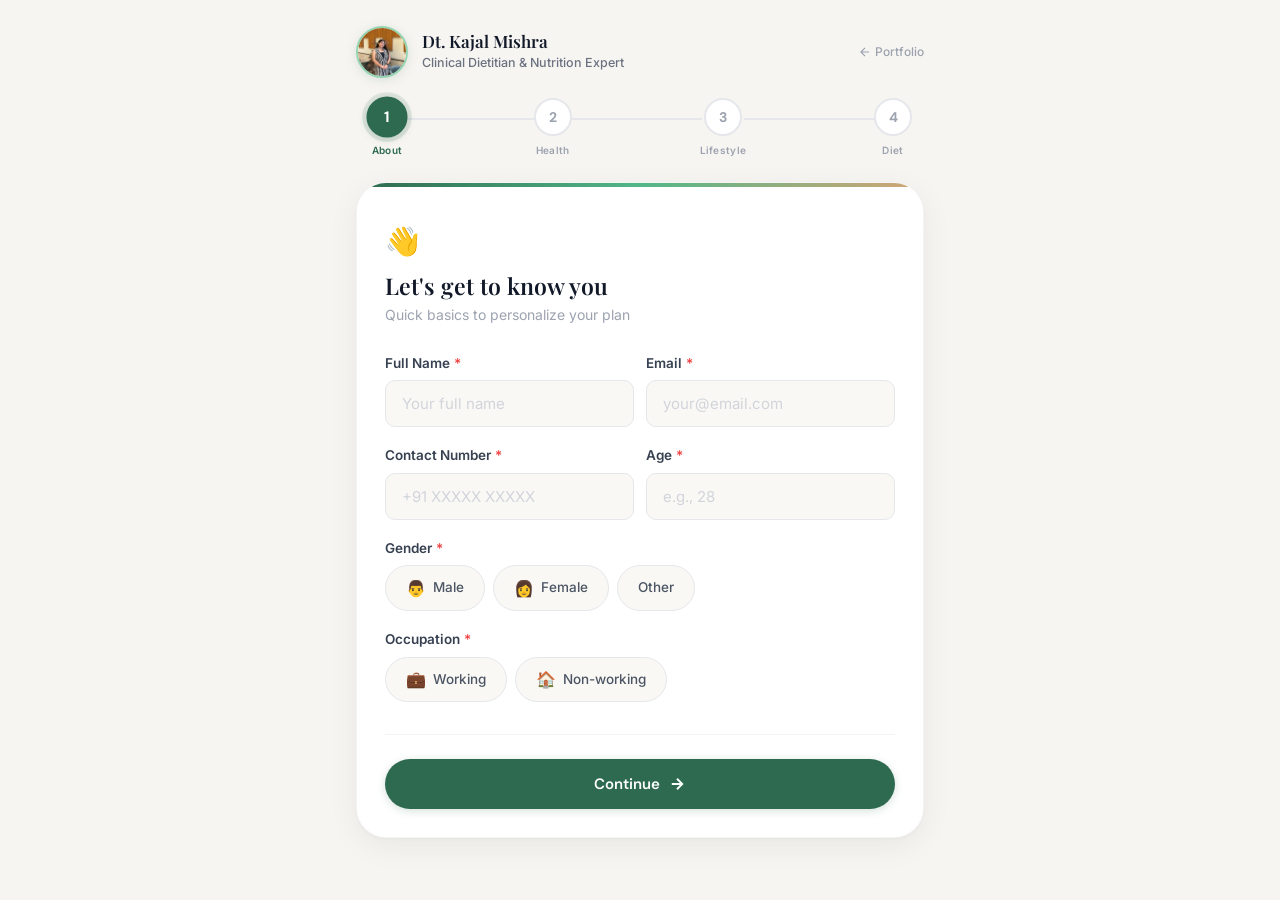
==== assessment.html @ be8f1e2b "Redesign assessment form — premium UX with step indicator, warm design - Complete redesign: warm cre" ====
<!DOCTYPE html>
<html lang="en">
<head>
    <meta charset="UTF-8">
    <meta name="viewport" content="width=device-width, initial-scale=1.0">
    <title>Nutrition Assessment | Dt. Kajal Mishra</title>
    <meta name="description" content="Personalized Nutrition Assessment by Dt. Kajal Mishra. Get your customized, result-oriented diet plan.">
    <meta property="og:title" content="Nutrition Assessment | Dt. Kajal Mishra">
    <meta property="og:description" content="Fill this quick assessment to get your personalized diet plan from Dt. Kajal Mishra.">
    <meta property="og:image" content="kajal-profile.jpg">
    <link rel="preconnect" href="https://fonts.googleapis.com">
    <link rel="preconnect" href="https://fonts.gstatic.com" crossorigin>
    <link href="https://fonts.googleapis.com/css2?family=Playfair+Display:wght@500;600;700&family=Inter:wght@300;400;500;600;700&family=DM+Sans:wght@400;500;600;700&display=swap" rel="stylesheet">
    <link rel="icon" type="image/svg+xml" href="data:image/svg+xml,<svg xmlns='http://www.w3.org/2000/svg' viewBox='0 0 100 100'><text y='.9em' font-size='90'>🥗</text></svg>">
    <style>
:root {
    --primary: #2D6A4F;
    --primary-light: #52B788;
    --primary-lighter: #95D5B2;
    --primary-lightest: #D8F3DC;
    --primary-dark: #1B4332;
    --accent: #D4A574;
    --accent-light: #F0DCC8;
    --white: #FFFFFF;
    --bg: #F7F5F2;
    --bg-warm: #FAF8F5;
    --gray-100: #F3F4F6;
    --gray-200: #E5E7EB;
    --gray-300: #D1D5DB;
    --gray-400: #9CA3AF;
    --gray-500: #6B7280;
    --gray-600: #4B5563;
    --gray-700: #374151;
    --gray-800: #1F2937;
    --gray-900: #111827;
    --danger: #EF4444;
    --font-h: 'Playfair Display', Georgia, serif;
    --font-b: 'Inter', -apple-system, sans-serif;
    --font-a: 'DM Sans', sans-serif;
    --r-sm: 10px;
    --r-md: 14px;
    --r-lg: 22px;
    --r-xl: 30px;
    --ease: cubic-bezier(0.4, 0, 0.2, 1);
    --ease-out: cubic-bezier(0, 0, 0.2, 1);
    --spring: cubic-bezier(0.34, 1.56, 0.64, 1);
}

*, *::before, *::after { margin: 0; padding: 0; box-sizing: border-box; }
html { scroll-behavior: smooth; }
body {
    font-family: var(--font-b); color: var(--gray-800);
    background: var(--bg);
    min-height: 100vh; min-height: 100dvh;
    line-height: 1.6; -webkit-font-smoothing: antialiased;
}
input, select, textarea, button { font-family: inherit; }

/* ========== LAYOUT ========== */
.page-wrapper {
    max-width: 600px; margin: 0 auto;
    padding: 20px 16px 48px;
}

/* ========== DIETITIAN HEADER ========== */
.dt-header {
    display: flex; align-items: center; gap: 14px;
    padding: 6px 0 20px;
}
.dt-avatar {
    width: 52px; height: 52px; border-radius: 50%; overflow: hidden;
    border: 2.5px solid var(--primary-lighter);
    flex-shrink: 0;
    box-shadow: 0 2px 12px rgba(45,106,79,0.15);
}
.dt-avatar img { width: 100%; height: 100%; object-fit: cover; }
.dt-info h1 {
    font-family: var(--font-h); font-size: 17px; font-weight: 600;
    color: var(--gray-900); line-height: 1.2;
}
.dt-info p {
    font-size: 12.5px; color: var(--gray-500); font-weight: 500;
    margin-top: 1px;
}
.dt-header-back {
    margin-left: auto; font-size: 12px; color: var(--gray-400);
    font-weight: 500; display: flex; align-items: center; gap: 3px;
    text-decoration: none; transition: color 0.2s;
}
.dt-header-back:hover { color: var(--primary); }

/* ========== STEP INDICATOR ========== */
.step-indicator {
    display: flex; align-items: center; justify-content: center;
    gap: 0; margin-bottom: 24px; padding: 0 12px;
}
.step-dot-wrap {
    display: flex; flex-direction: column; align-items: center;
    position: relative; z-index: 1;
}
.step-dot {
    width: 38px; height: 38px; border-radius: 50%;
    display: flex; align-items: center; justify-content: center;
    font-family: var(--font-a); font-size: 14px; font-weight: 700;
    border: 2.5px solid var(--gray-200); color: var(--gray-400);
    background: var(--white);
    transition: all 0.4s var(--ease);
    position: relative;
}
.step-dot.active {
    border-color: var(--primary); color: var(--white);
    background: var(--primary);
    box-shadow: 0 0 0 4px rgba(45,106,79,0.12), 0 2px 8px rgba(45,106,79,0.2);
    transform: scale(1.08);
}
.step-dot.done {
    border-color: var(--primary-light); background: var(--primary-light);
    color: var(--white);
}
.step-dot .check-icon { display: none; }
.step-dot.done .check-icon { display: block; }
.step-dot.done .dot-num { display: none; }
.step-dot-label {
    font-size: 10px; font-weight: 600; color: var(--gray-400);
    margin-top: 6px; text-align: center; white-space: nowrap;
    letter-spacing: 0.3px; transition: color 0.3s;
}
.step-dot-wrap.is-active .step-dot-label,
.step-dot-wrap.is-done .step-dot-label { color: var(--primary); }
.step-line {
    flex: 1; height: 2.5px; background: var(--gray-200);
    margin: 0 -2px; margin-bottom: 18px;
    transition: background 0.5s var(--ease);
    min-width: 28px;
}
.step-line.done { background: var(--primary-light); }

/* ========== FORM CARD ========== */
.form-card {
    background: var(--white);
    border-radius: var(--r-xl); padding: 0;
    box-shadow: 0 1px 3px rgba(0,0,0,0.04), 0 8px 32px rgba(0,0,0,0.06);
    border: 1px solid rgba(0,0,0,0.04);
    overflow: hidden;
}

/* Card top accent bar */
.card-accent {
    height: 4px;
    background: linear-gradient(90deg, var(--primary), var(--primary-light), var(--accent));
}

.card-body { padding: 32px 28px 28px; }

/* ========== STEP CONTENT ========== */
.step { display: none; }
.step.active { display: block; animation: fadeSlideUp 0.35s var(--ease-out); }
@keyframes fadeSlideUp {
    from { opacity: 0; transform: translateY(12px); }
    to { opacity: 1; transform: translateY(0); }
}

.step-header { margin-bottom: 28px; }
.step-icon { font-size: 28px; margin-bottom: 8px; display: block; }
.step-title {
    font-family: var(--font-h); font-size: 23px; font-weight: 600;
    color: var(--gray-900); line-height: 1.2; margin-bottom: 5px;
}
.step-sub {
    font-size: 14px; color: var(--gray-400); font-weight: 400;
}

/* ========== FIELD GROUPS ========== */
.fg { margin-bottom: 20px; }
.fg:last-of-type { margin-bottom: 0; }
.fg-label {
    display: block; font-size: 13.5px; font-weight: 600;
    color: var(--gray-700); margin-bottom: 8px; line-height: 1.3;
}
.fg-label .req { color: var(--danger); margin-left: 1px; }
.fg-hint {
    font-size: 11.5px; color: var(--gray-400); margin-top: 4px; font-weight: 400;
}

/* Row layout */
.row { display: grid; grid-template-columns: 1fr 1fr; gap: 12px; }

/* ========== TEXT INPUTS ========== */
.fi {
    width: 100%; padding: 13px 16px;
    border: 1.5px solid var(--gray-200); border-radius: var(--r-sm);
    font-size: 15px; color: var(--gray-800); background: var(--bg-warm);
    transition: all 0.25s var(--ease); outline: none;
    -webkit-appearance: none;
}
.fi:focus {
    border-color: var(--primary); background: var(--white);
    box-shadow: 0 0 0 3px rgba(45,106,79,0.08);
}
.fi::placeholder { color: var(--gray-300); font-weight: 400; }
textarea.fi { resize: vertical; min-height: 60px; line-height: 1.6; }

/* ========== PILLS (single select) ========== */
.pills { display: flex; flex-wrap: wrap; gap: 8px; }
.pill {
    display: inline-flex; align-items: center; gap: 7px;
    padding: 11px 20px; border-radius: 50px;
    border: 1.5px solid var(--gray-200); background: var(--bg-warm);
    font-size: 13.5px; font-weight: 500; color: var(--gray-600);
    cursor: pointer; transition: all 0.2s var(--ease);
    user-select: none; -webkit-user-select: none;
    -webkit-tap-highlight-color: transparent;
}
.pill:active { transform: scale(0.97); }
.pill.sel {
    border-color: var(--primary); background: var(--primary);
    color: var(--white); font-weight: 600;
    box-shadow: 0 2px 8px rgba(45,106,79,0.2);
}
.pill .pill-emoji { font-size: 16px; line-height: 1; }
.pill input { display: none; }

/* ========== CHIPS (multi select) ========== */
.chips { display: flex; flex-wrap: wrap; gap: 8px; }
.chip {
    display: inline-flex; align-items: center; gap: 6px;
    padding: 10px 16px; border-radius: var(--r-sm);
    border: 1.5px solid var(--gray-200); background: var(--bg-warm);
    font-size: 13px; font-weight: 500; color: var(--gray-600);
    cursor: pointer; transition: all 0.2s var(--ease);
    user-select: none; -webkit-user-select: none;
    -webkit-tap-highlight-color: transparent;
}
.chip:active { transform: scale(0.97); }
.chip .chip-em { font-size: 15px; line-height: 1; }
.chip.sel {
    border-color: var(--primary); background: var(--primary-lightest);
    color: var(--primary-dark); font-weight: 600;
}
.chip.sel::after {
    content: ''; display: inline-block; width: 14px; height: 14px;
    background: var(--primary); border-radius: 50%; margin-left: 2px;
    background-image: url("data:image/svg+xml,%3Csvg viewBox='0 0 12 12' fill='none' xmlns='http://www.w3.org/2000/svg'%3E%3Cpath d='M3 6l2 2 4-4' stroke='white' stroke-width='1.8' stroke-linecap='round' stroke-linejoin='round'/%3E%3C/svg%3E");
    background-size: 12px; background-repeat: no-repeat; background-position: center;
}
.chip input { display: none; }

/* ========== EMOJI SCALE ========== */
.escale { display: flex; gap: 6px; }
.escale-btn {
    flex: 1; display: flex; flex-direction: column; align-items: center; gap: 5px;
    padding: 12px 4px 10px; border-radius: var(--r-md);
    border: 2px solid transparent; background: var(--bg-warm);
    cursor: pointer; transition: all 0.2s var(--spring);
    -webkit-tap-highlight-color: transparent;
}
.escale-btn:active { transform: scale(0.95); }
.escale-btn .em { font-size: 30px; transition: transform 0.3s var(--spring); }
.escale-btn .em-label {
    font-size: 10px; font-weight: 600; color: var(--gray-400);
    text-align: center; line-height: 1.2; letter-spacing: 0.2px;
}
.escale-btn.sel {
    border-color: var(--primary); background: var(--primary-lightest);
    transform: scale(1.06);
    box-shadow: 0 2px 10px rgba(45,106,79,0.12);
}
.escale-btn.sel .em { transform: scale(1.1); }
.escale-btn.sel .em-label { color: var(--primary-dark); }
.escale-btn input { display: none; }

/* ========== SECTION DIVIDER ========== */
.sdiv {
    display: flex; align-items: center; gap: 10px;
    margin: 28px 0 20px;
}
.sdiv-icon { font-size: 18px; }
.sdiv-text {
    font-family: var(--font-a); font-size: 11.5px; font-weight: 700;
    text-transform: uppercase; letter-spacing: 1.8px; color: var(--primary);
}
.sdiv::after {
    content: ''; flex: 1; height: 1px;
    background: linear-gradient(to right, var(--primary-lightest), transparent);
}

/* ========== CONDITIONAL SECTION ========== */
.cond {
    max-height: 0; overflow: hidden; opacity: 0;
    transition: max-height 0.5s var(--ease), opacity 0.4s var(--ease);
}
.cond.vis { max-height: 900px; opacity: 1; }

/* ========== FILE UPLOAD ========== */
.file-zone {
    border: 2px dashed var(--gray-200); border-radius: var(--r-md);
    padding: 20px; text-align: center; cursor: pointer;
    transition: all 0.25s var(--ease); position: relative;
    background: var(--bg-warm);
}
.file-zone:hover { border-color: var(--primary-lighter); }
.file-zone.has { border-color: var(--primary); background: var(--primary-lightest); border-style: solid; }
.file-zone input[type="file"] { position: absolute; inset: 0; opacity: 0; cursor: pointer; }
.file-zone-icon { font-size: 28px; margin-bottom: 6px; }
.file-zone-text { font-size: 13px; color: var(--gray-500); }
.file-zone-text strong { color: var(--primary); }
.file-zone-hint { font-size: 11px; color: var(--gray-400); margin-top: 3px; }
.file-zone .fname { font-size: 13px; color: var(--primary-dark); font-weight: 600; margin-top: 6px; }

/* ========== NAV BUTTONS ========== */
.step-nav {
    display: flex; gap: 10px; margin-top: 32px;
    padding-top: 24px; border-top: 1px solid var(--gray-100);
}
.btn-b {
    display: flex; align-items: center; gap: 5px;
    padding: 13px 20px; border-radius: 50px;
    font-family: var(--font-a); font-size: 13.5px; font-weight: 600;
    color: var(--gray-500); background: var(--gray-100);
    border: none; cursor: pointer; transition: all 0.2s var(--ease);
}
.btn-b:hover { background: var(--gray-200); color: var(--gray-700); }
.btn-n {
    flex: 1; display: flex; align-items: center; justify-content: center; gap: 8px;
    padding: 15px 28px; border-radius: 50px;
    font-family: var(--font-a); font-size: 15px; font-weight: 600;
    color: var(--white); border: none; cursor: pointer;
    background: var(--primary);
    transition: all 0.25s var(--ease);
    box-shadow: 0 2px 8px rgba(45,106,79,0.2);
}
.btn-n:hover { background: var(--primary-dark); transform: translateY(-1px); box-shadow: 0 4px 16px rgba(45,106,79,0.3); }
.btn-n:active { transform: scale(0.98); }
.btn-n svg { transition: transform 0.2s; }
.btn-n:hover svg { transform: translateX(2px); }
.btn-submit { background: linear-gradient(135deg, var(--primary), var(--primary-light)); }
.btn-n.loading { opacity: 0.6; pointer-events: none; }
.spinner {
    display: inline-block; width: 18px; height: 18px;
    border: 2.5px solid rgba(255,255,255,0.3);
    border-top-color: var(--white); border-radius: 50%;
    animation: spin 0.6s linear infinite;
}
@keyframes spin { to { transform: rotate(360deg); } }

/* ========== VALIDATION ========== */
.fg.err .fi, .fg.err textarea.fi { border-color: var(--danger); box-shadow: 0 0 0 3px rgba(239,68,68,0.08); }
.fg.err .fg-label { color: var(--danger); }
.fg .err-msg { font-size: 11.5px; color: var(--danger); margin-top: 4px; display: none; }
.fg.err .err-msg { display: block; }
.fg.err .pills, .fg.err .chips, .fg.err .escale {
    outline: 2px solid rgba(239,68,68,0.2); outline-offset: 4px; border-radius: 8px;
}

/* ========== SUCCESS ========== */
.success {
    display: none; text-align: center;
    animation: fadeSlideUp 0.5s var(--ease-out);
}
.success.active { display: block; }
.success-inner {
    background: var(--white); border-radius: var(--r-xl);
    padding: 48px 32px;
    box-shadow: 0 1px 3px rgba(0,0,0,0.04), 0 8px 32px rgba(0,0,0,0.06);
    border: 1px solid rgba(0,0,0,0.04);
}
.success-check {
    width: 72px; height: 72px; border-radius: 50%;
    background: linear-gradient(135deg, var(--primary-lightest), #E8F5E9);
    display: flex; align-items: center; justify-content: center;
    margin: 0 auto 20px; font-size: 36px;
    animation: popIn 0.5s 0.15s var(--spring) both;
}
@keyframes popIn { from { transform: scale(0); } to { transform: scale(1); } }
.success h2 {
    font-family: var(--font-h); font-size: 26px; color: var(--gray-900);
    margin-bottom: 10px; line-height: 1.3;
}
.success .sname { color: var(--primary); }
.success p { font-size: 14.5px; color: var(--gray-500); line-height: 1.7; margin-bottom: 6px; }
.success-wa {
    display: inline-flex; align-items: center; gap: 8px;
    margin-top: 20px; padding: 13px 28px; border-radius: 50px;
    background: #25D366; color: var(--white); text-decoration: none;
    font-family: var(--font-a); font-size: 14px; font-weight: 600;
    transition: all 0.25s var(--ease);
    box-shadow: 0 2px 8px rgba(37,211,102,0.3);
}
.success-wa:hover { background: #1DA851; transform: translateY(-1px); }
.success-link {
    display: inline-flex; align-items: center; gap: 4px;
    margin-top: 14px; font-size: 13px; color: var(--gray-400);
    text-decoration: none; font-weight: 500; transition: color 0.2s;
}
.success-link:hover { color: var(--primary); }

/* ========== RESPONSIVE ========== */
@media (max-width: 480px) {
    .page-wrapper { padding: 14px 12px 40px; }
    .card-body { padding: 26px 20px 24px; }
    .step-title { font-size: 20px; }
    .row { grid-template-columns: 1fr; }
    .escale-btn .em { font-size: 26px; }
    .escale-btn { padding: 10px 2px 8px; }
    .step-dot { width: 34px; height: 34px; font-size: 13px; }
    .step-dot-label { font-size: 9px; }
    .pill { padding: 10px 16px; font-size: 13px; }
    .chip { padding: 9px 13px; font-size: 12px; }
    .success-inner { padding: 36px 22px; }
    .success h2 { font-size: 22px; }
    .dt-avatar { width: 44px; height: 44px; }
    .dt-info h1 { font-size: 15px; }
}
@media (max-width: 360px) {
    .escale { gap: 4px; }
    .escale-btn .em-label { display: none; }
    .step-line { min-width: 20px; }
    .pill { padding: 9px 13px; font-size: 12px; }
}
@media (prefers-reduced-motion: reduce) {
    *, *::before, *::after { animation-duration: 0.01ms !important; transition-duration: 0.01ms !important; }
}
    </style>
</head>
<body>

<div class="page-wrapper">

    <!-- Dietitian Header -->
    <div class="dt-header">
        <div class="dt-avatar">
            <img src="kajal-profile.jpg" alt="Dt. Kajal Mishra">
        </div>
        <div class="dt-info">
            <h1>Dt. Kajal Mishra</h1>
            <p>Clinical Dietitian &amp; Nutrition Expert</p>
        </div>
        <a href="index.html" class="dt-header-back">
            <svg width="14" height="14" viewBox="0 0 24 24" fill="none" stroke="currentColor" stroke-width="2"><path d="M19 12H5M12 5l-7 7 7 7"/></svg>
            Portfolio
        </a>
    </div>

    <!-- Step Indicator -->
    <div class="step-indicator" id="stepIndicator">
        <div class="step-dot-wrap is-active" data-si="1">
            <div class="step-dot active">
                <span class="dot-num">1</span>
                <svg class="check-icon" width="16" height="16" viewBox="0 0 24 24" fill="none" stroke="currentColor" stroke-width="3" stroke-linecap="round" stroke-linejoin="round"><path d="M5 13l4 4L19 7"/></svg>
            </div>
            <span class="step-dot-label">About</span>
        </div>
        <div class="step-line" data-sl="1"></div>
        <div class="step-dot-wrap" data-si="2">
            <div class="step-dot">
                <span class="dot-num">2</span>
                <svg class="check-icon" width="16" height="16" viewBox="0 0 24 24" fill="none" stroke="currentColor" stroke-width="3" stroke-linecap="round" stroke-linejoin="round"><path d="M5 13l4 4L19 7"/></svg>
            </div>
            <span class="step-dot-label">Health</span>
        </div>
        <div class="step-line" data-sl="2"></div>
        <div class="step-dot-wrap" data-si="3">
            <div class="step-dot">
                <span class="dot-num">3</span>
                <svg class="check-icon" width="16" height="16" viewBox="0 0 24 24" fill="none" stroke="currentColor" stroke-width="3" stroke-linecap="round" stroke-linejoin="round"><path d="M5 13l4 4L19 7"/></svg>
            </div>
            <span class="step-dot-label">Lifestyle</span>
        </div>
        <div class="step-line" data-sl="3"></div>
        <div class="step-dot-wrap" data-si="4">
            <div class="step-dot">
                <span class="dot-num">4</span>
                <svg class="check-icon" width="16" height="16" viewBox="0 0 24 24" fill="none" stroke="currentColor" stroke-width="3" stroke-linecap="round" stroke-linejoin="round"><path d="M5 13l4 4L19 7"/></svg>
            </div>
            <span class="step-dot-label">Diet</span>
        </div>
    </div>

    <!-- Form Card -->
    <div class="form-card">
        <div class="card-accent"></div>
        <div class="card-body">

        <form id="aForm" action="https://formsubmit.co/ajax/kajalmi61@gmail.com" method="POST" enctype="multipart/form-data">
            <input type="hidden" name="_subject" value="New Nutrition Assessment Submission">
            <input type="hidden" name="_template" value="table">
            <input type="hidden" name="_captcha" value="false">
            <input type="text" name="_honey" style="display:none">

            <!-- ========== STEP 1 ========== -->
            <div class="step active" id="s1">
                <div class="step-header">
                    <span class="step-icon">&#x1F44B;</span>
                    <h2 class="step-title">Let's get to know you</h2>
                    <p class="step-sub">Quick basics to personalize your plan</p>
                </div>

                <div class="row">
                    <div class="fg" data-req="text">
                        <label class="fg-label">Full Name <span class="req">*</span></label>
                        <input type="text" name="Full Name" class="fi" placeholder="Your full name" autocomplete="name">
                        <div class="err-msg">Please enter your name</div>
                    </div>
                    <div class="fg" data-req="email">
                        <label class="fg-label">Email <span class="req">*</span></label>
                        <input type="email" name="Email" class="fi" placeholder="your@email.com" autocomplete="email">
                        <div class="err-msg">Please enter a valid email</div>
                    </div>
                </div>

                <div class="row">
                    <div class="fg" data-req="text">
                        <label class="fg-label">Contact Number <span class="req">*</span></label>
                        <input type="tel" name="Contact Number" class="fi" placeholder="+91 XXXXX XXXXX" autocomplete="tel">
                        <div class="err-msg">Please enter your number</div>
                    </div>
                    <div class="fg" data-req="text">
                        <label class="fg-label">Age <span class="req">*</span></label>
                        <input type="number" name="Age" class="fi" placeholder="e.g., 28" min="10" max="100" inputmode="numeric">
                        <div class="err-msg">Please enter your age</div>
                    </div>
                </div>

                <div class="fg" data-req="pills">
                    <label class="fg-label">Gender <span class="req">*</span></label>
                    <div class="pills" data-name="Gender" data-mode="single">
                        <label class="pill"><input type="radio" name="Gender" value="Male"><span class="pill-emoji">&#x1F468;</span> Male</label>
                        <label class="pill"><input type="radio" name="Gender" value="Female"><span class="pill-emoji">&#x1F469;</span> Female</label>
                        <label class="pill"><input type="radio" name="Gender" value="Other"> Other</label>
                    </div>
                    <div class="err-msg">Please select your gender</div>
                </div>

                <div class="fg" data-req="pills">
                    <label class="fg-label">Occupation <span class="req">*</span></label>
                    <div class="pills" data-name="Occupation" data-mode="single">
                        <label class="pill"><input type="radio" name="Occupation" value="Working"><span class="pill-emoji">&#x1F4BC;</span> Working</label>
                        <label class="pill"><input type="radio" name="Occupation" value="Non-working"><span class="pill-emoji">&#x1F3E0;</span> Non-working</label>
                    </div>
                    <div class="err-msg">Please select one</div>
                </div>

                <div class="step-nav">
                    <button type="button" class="btn-n" onclick="go(2)">
                        <span>Continue</span>
                        <svg width="18" height="18" viewBox="0 0 24 24" fill="none" stroke="currentColor" stroke-width="2.5"><path d="M5 12h14M12 5l7 7-7 7"/></svg>
                    </button>
                </div>
            </div>

            <!-- ========== STEP 2 ========== -->
            <div class="step" id="s2">
                <div class="step-header">
                    <span class="step-icon">&#x1FA7A;</span>
                    <h2 class="step-title">Tell me about your health</h2>
                    <p class="step-sub">This helps me design the right approach for you</p>
                </div>

                <div class="fg" data-req="chips">
                    <label class="fg-label">What are your health goals? <span class="req">*</span></label>
                    <div class="chips" data-name="Health Goals">
                        <label class="chip"><input type="checkbox" name="Health Goals" value="Weight Loss"><span class="chip-em">&#x2696;&#xFE0F;</span> Weight Loss</label>
                        <label class="chip"><input type="checkbox" name="Health Goals" value="PCOD/PCOS"><span class="chip-em">&#x1F49C;</span> PCOD/PCOS</label>
                        <label class="chip"><input type="checkbox" name="Health Goals" value="Diabetes"><span class="chip-em">&#x1F489;</span> Diabetes</label>
                        <label class="chip"><input type="checkbox" name="Health Goals" value="Gut Health"><span class="chip-em">&#x1F33F;</span> Gut Health</label>
                        <label class="chip"><input type="checkbox" name="Health Goals" value="Thyroid"><span class="chip-em">&#x1F98B;</span> Thyroid</label>
                        <label class="chip"><input type="checkbox" name="Health Goals" value="Muscle Gain"><span class="chip-em">&#x1F4AA;</span> Muscle Gain</label>
                        <label class="chip"><input type="checkbox" name="Health Goals" value="General Fitness"><span class="chip-em">&#x1F3C3;</span> General Fitness</label>
                        <label class="chip"><input type="checkbox" name="Health Goals" value="Hormone Balance"><span class="chip-em">&#x2728;</span> Hormone Balance</label>
                    </div>
                    <div class="err-msg">Select at least one goal</div>
                </div>

                <div class="fg" data-req="chips">
                    <label class="fg-label">Diagnosed medical conditions? <span class="req">*</span></label>
                    <div class="chips" data-name="Medical Conditions" data-has-none="1">
                        <label class="chip"><input type="checkbox" name="Medical Conditions" value="Diabetes"> Diabetes</label>
                        <label class="chip"><input type="checkbox" name="Medical Conditions" value="Thyroid"> Thyroid</label>
                        <label class="chip"><input type="checkbox" name="Medical Conditions" value="PCOD/PCOS"> PCOD/PCOS</label>
                        <label class="chip"><input type="checkbox" name="Medical Conditions" value="Cholesterol"> Cholesterol</label>
                        <label class="chip"><input type="checkbox" name="Medical Conditions" value="BP Issues"> BP Issues</label>
                        <label class="chip" data-none="1"><input type="checkbox" name="Medical Conditions" value="None">&#x2705; None</label>
                    </div>
                    <div class="err-msg">Select at least one</div>
                </div>

                <div class="fg">
                    <label class="fg-label">Current medications</label>
                    <input type="text" name="Medications" class="fi" placeholder="e.g., Metformin, Thyronorm &mdash; or None">
                </div>

                <div class="sdiv"><span class="sdiv-icon">&#x1F33F;</span><span class="sdiv-text">Gut Health</span></div>

                <div class="fg" data-req="chips">
                    <label class="fg-label">Do you experience? <span class="req">*</span></label>
                    <div class="chips" data-name="Gut Symptoms" data-has-none="1">
                        <label class="chip"><input type="checkbox" name="Gut Symptoms" value="Bloating"> Bloating</label>
                        <label class="chip"><input type="checkbox" name="Gut Symptoms" value="Constipation"> Constipation</label>
                        <label class="chip"><input type="checkbox" name="Gut Symptoms" value="Acidity"> Acidity</label>
                        <label class="chip"><input type="checkbox" name="Gut Symptoms" value="Gas"> Gas</label>
                        <label class="chip" data-none="1"><input type="checkbox" name="Gut Symptoms" value="None">&#x2705; None</label>
                    </div>
                    <div class="err-msg">Select at least one</div>
                </div>

                <div class="fg" data-req="pills">
                    <label class="fg-label">Bowel movement frequency <span class="req">*</span></label>
                    <div class="pills" data-name="Bowel Frequency" data-mode="single">
                        <label class="pill"><input type="radio" name="Bowel Frequency" value="Daily"> Daily</label>
                        <label class="pill"><input type="radio" name="Bowel Frequency" value="Alternate Days"> Alternate Days</label>
                        <label class="pill"><input type="radio" name="Bowel Frequency" value="Irregular"> Irregular</label>
                    </div>
                    <div class="err-msg">Please select one</div>
                </div>

                <!-- Conditional: Hormonal (Female) -->
                <div class="cond" id="hormSec">
                    <div class="sdiv"><span class="sdiv-icon">&#x1F49C;</span><span class="sdiv-text">Hormonal Health</span></div>

                    <div class="fg" data-reqf="pills">
                        <label class="fg-label">Are your periods regular? <span class="req">*</span></label>
                        <div class="pills" data-name="Periods Regular" data-mode="single">
                            <label class="pill"><input type="radio" name="Periods Regular" value="Yes"> Yes</label>
                            <label class="pill"><input type="radio" name="Periods Regular" value="No"> No</label>
                        </div>
                        <div class="err-msg">Please select one</div>
                    </div>

                    <div class="row">
                        <div class="fg" data-reqf="text">
                            <label class="fg-label">Last Menstrual Period <span class="req">*</span></label>
                            <input type="date" name="Last Menstrual Period" class="fi">
                            <div class="err-msg">Please enter date</div>
                        </div>
                        <div class="fg" data-reqf="text">
                            <label class="fg-label">Cycle Length <span class="req">*</span></label>
                            <input type="text" name="Cycle Length" class="fi" placeholder="e.g., 28 days">
                            <div class="err-msg">Please enter length</div>
                        </div>
                    </div>

                    <div class="fg" data-reqf="chips">
                        <label class="fg-label">Symptoms you experience <span class="req">*</span></label>
                        <div class="chips" data-name="Hormonal Symptoms">
                            <label class="chip"><input type="checkbox" name="Hormonal Symptoms" value="Cramps"> Cramps</label>
                            <label class="chip"><input type="checkbox" name="Hormonal Symptoms" value="Mood Swings"> Mood Swings</label>
                            <label class="chip"><input type="checkbox" name="Hormonal Symptoms" value="Acne"> Acne</label>
                            <label class="chip"><input type="checkbox" name="Hormonal Symptoms" value="Clots"> Clots</label>
                            <label class="chip"><input type="checkbox" name="Hormonal Symptoms" value="Heavy Flow"> Heavy Flow</label>
                        </div>
                        <div class="err-msg">Select at least one</div>
                    </div>
                </div>

                <div class="step-nav">
                    <button type="button" class="btn-b" onclick="go(1)">
                        <svg width="15" height="15" viewBox="0 0 24 24" fill="none" stroke="currentColor" stroke-width="2.5"><path d="M19 12H5M12 5l-7 7 7 7"/></svg>
                        Back
                    </button>
                    <button type="button" class="btn-n" onclick="go(3)">
                        <span>Continue</span>
                        <svg width="18" height="18" viewBox="0 0 24 24" fill="none" stroke="currentColor" stroke-width="2.5"><path d="M5 12h14M12 5l7 7-7 7"/></svg>
                    </button>
                </div>
            </div>

            <!-- ========== STEP 3 ========== -->
            <div class="step" id="s3">
                <div class="step-header">
                    <span class="step-icon">&#x1F31F;</span>
                    <h2 class="step-title">Your daily lifestyle</h2>
                    <p class="step-sub">Understanding your routine helps optimize your plan</p>
                </div>

                <div class="fg" data-req="pills">
                    <label class="fg-label">Average sleep duration <span class="req">*</span></label>
                    <div class="pills" data-name="Sleep Duration" data-mode="single">
                        <label class="pill"><input type="radio" name="Sleep Duration" value="< 5 hours"> &lt; 5 hrs</label>
                        <label class="pill"><input type="radio" name="Sleep Duration" value="5-6 hours"> 5-6 hrs</label>
                        <label class="pill"><input type="radio" name="Sleep Duration" value="6-7 hours"> 6-7 hrs</label>
                        <label class="pill"><input type="radio" name="Sleep Duration" value="7-8 hours"> 7-8 hrs</label>
                    </div>
                    <div class="err-msg">Please select one</div>
                </div>

                <div class="fg" data-req="emoji">
                    <label class="fg-label">Sleep quality <span class="req">*</span></label>
                    <div class="escale" data-name="Sleep Quality">
                        <label class="escale-btn"><input type="radio" name="Sleep Quality" value="1 - Very Poor"><span class="em">&#x1F62B;</span><span class="em-label">Very Poor</span></label>
                        <label class="escale-btn"><input type="radio" name="Sleep Quality" value="2 - Poor"><span class="em">&#x1F615;</span><span class="em-label">Poor</span></label>
                        <label class="escale-btn"><input type="radio" name="Sleep Quality" value="3 - Okay"><span class="em">&#x1F610;</span><span class="em-label">Okay</span></label>
                        <label class="escale-btn"><input type="radio" name="Sleep Quality" value="4 - Good"><span class="em">&#x1F60A;</span><span class="em-label">Good</span></label>
                        <label class="escale-btn"><input type="radio" name="Sleep Quality" value="5 - Excellent"><span class="em">&#x1F634;</span><span class="em-label">Excellent</span></label>
                    </div>
                    <div class="err-msg">Please rate your sleep</div>
                </div>

                <div class="fg" data-req="pills">
                    <label class="fg-label">Wake up feeling refreshed? <span class="req">*</span></label>
                    <div class="pills" data-name="Wake Refreshed" data-mode="single">
                        <label class="pill"><input type="radio" name="Wake Refreshed" value="Yes"> Yes</label>
                        <label class="pill"><input type="radio" name="Wake Refreshed" value="Sometimes"> Sometimes</label>
                        <label class="pill"><input type="radio" name="Wake Refreshed" value="No"> No</label>
                    </div>
                    <div class="err-msg">Please select one</div>
                </div>

                <div class="sdiv"><span class="sdiv-icon">&#x26A1;</span><span class="sdiv-text">Energy & Mood</span></div>

                <div class="fg" data-req="emoji">
                    <label class="fg-label">Daily energy levels <span class="req">*</span></label>
                    <div class="escale" data-name="Energy Levels">
                        <label class="escale-btn"><input type="radio" name="Energy Levels" value="1 - Very Low"><span class="em">&#x1F62A;</span><span class="em-label">Very Low</span></label>
                        <label class="escale-btn"><input type="radio" name="Energy Levels" value="2 - Low"><span class="em">&#x1F615;</span><span class="em-label">Low</span></label>
                        <label class="escale-btn"><input type="radio" name="Energy Levels" value="3 - Moderate"><span class="em">&#x1F610;</span><span class="em-label">Moderate</span></label>
                        <label class="escale-btn"><input type="radio" name="Energy Levels" value="4 - Good"><span class="em">&#x26A1;</span><span class="em-label">Good</span></label>
                        <label class="escale-btn"><input type="radio" name="Energy Levels" value="5 - High"><span class="em">&#x1F525;</span><span class="em-label">High</span></label>
                    </div>
                    <div class="err-msg">Please rate your energy</div>
                </div>

                <div class="fg" data-req="emoji">
                    <label class="fg-label">Stress levels <span class="req">*</span></label>
                    <div class="escale" data-name="Stress Levels">
                        <label class="escale-btn"><input type="radio" name="Stress Levels" value="1 - Very Low"><span class="em">&#x1F60C;</span><span class="em-label">Chill</span></label>
                        <label class="escale-btn"><input type="radio" name="Stress Levels" value="2 - Low"><span class="em">&#x1F642;</span><span class="em-label">Low</span></label>
                        <label class="escale-btn"><input type="radio" name="Stress Levels" value="3 - Moderate"><span class="em">&#x1F610;</span><span class="em-label">Moderate</span></label>
                        <label class="escale-btn"><input type="radio" name="Stress Levels" value="4 - High"><span class="em">&#x1F630;</span><span class="em-label">High</span></label>
                        <label class="escale-btn"><input type="radio" name="Stress Levels" value="5 - Very High"><span class="em">&#x1F92F;</span><span class="em-label">Extreme</span></label>
                    </div>
                    <div class="err-msg">Please rate your stress</div>
                </div>

                <div class="fg" data-req="pills">
                    <label class="fg-label">Emotional eating habits <span class="req">*</span></label>
                    <div class="pills" data-name="Emotional Eating" data-mode="single">
                        <label class="pill"><input type="radio" name="Emotional Eating" value="Rarely"> Rarely</label>
                        <label class="pill"><input type="radio" name="Emotional Eating" value="Sometimes"> Sometimes</label>
                        <label class="pill"><input type="radio" name="Emotional Eating" value="Often"> Often</label>
                    </div>
                    <div class="err-msg">Please select one</div>
                </div>

                <div class="sdiv"><span class="sdiv-icon">&#x23F0;</span><span class="sdiv-text">Routine & Diet Basics</span></div>

                <div class="row">
                    <div class="fg" data-req="text">
                        <label class="fg-label">Wake up time <span class="req">*</span></label>
                        <input type="time" name="Wake Up Time" class="fi">
                        <div class="err-msg">Required</div>
                    </div>
                    <div class="fg" data-req="text">
                        <label class="fg-label">Sleep time <span class="req">*</span></label>
                        <input type="time" name="Sleep Time" class="fi">
                        <div class="err-msg">Required</div>
                    </div>
                </div>

                <div class="fg" data-req="pills">
                    <label class="fg-label">Food preference <span class="req">*</span></label>
                    <div class="pills" data-name="Food Preference" data-mode="single">
                        <label class="pill"><input type="radio" name="Food Preference" value="Vegetarian"><span class="pill-emoji">&#x1F966;</span> Vegetarian</label>
                        <label class="pill"><input type="radio" name="Food Preference" value="Eggetarian"><span class="pill-emoji">&#x1F95A;</span> Eggetarian</label>
                        <label class="pill"><input type="radio" name="Food Preference" value="Non-Vegetarian"><span class="pill-emoji">&#x1F357;</span> Non-Veg</label>
                    </div>
                    <div class="err-msg">Please select one</div>
                </div>

                <div class="fg">
                    <label class="fg-label">Food allergies / dislikes</label>
                    <input type="text" name="Food Allergies" class="fi" placeholder="e.g., Mushroom, Brinjal, Dairy... or None">
                </div>

                <div class="row">
                    <div class="fg" data-req="pills">
                        <label class="fg-label">Meals/day <span class="req">*</span></label>
                        <div class="pills" data-name="Meals Per Day" data-mode="single">
                            <label class="pill"><input type="radio" name="Meals Per Day" value="2">2</label>
                            <label class="pill"><input type="radio" name="Meals Per Day" value="3">3</label>
                            <label class="pill"><input type="radio" name="Meals Per Day" value="4">4</label>
                            <label class="pill"><input type="radio" name="Meals Per Day" value="5+">5+</label>
                        </div>
                        <div class="err-msg">Select</div>
                    </div>
                    <div class="fg" data-req="pills">
                        <label class="fg-label">Skip meals? <span class="req">*</span></label>
                        <div class="pills" data-name="Skip Meals" data-mode="single">
                            <label class="pill"><input type="radio" name="Skip Meals" value="Yes"> Yes</label>
                            <label class="pill"><input type="radio" name="Skip Meals" value="No"> No</label>
                        </div>
                        <div class="err-msg">Select</div>
                    </div>
                </div>

                <div class="fg" data-req="pills">
                    <label class="fg-label">Daily water intake <span class="req">*</span></label>
                    <div class="pills" data-name="Water Intake" data-mode="single">
                        <label class="pill"><input type="radio" name="Water Intake" value="< 1L"><span class="pill-emoji">&#x1F4A7;</span> &lt; 1L</label>
                        <label class="pill"><input type="radio" name="Water Intake" value="1-2L"><span class="pill-emoji">&#x1F4A7;</span> 1-2L</label>
                        <label class="pill"><input type="radio" name="Water Intake" value="2-3L"><span class="pill-emoji">&#x1F4A6;</span> 2-3L</label>
                        <label class="pill"><input type="radio" name="Water Intake" value="3L+"><span class="pill-emoji">&#x1F30A;</span> 3L+</label>
                    </div>
                    <div class="err-msg">Select one</div>
                </div>

                <div class="step-nav">
                    <button type="button" class="btn-b" onclick="go(2)">
                        <svg width="15" height="15" viewBox="0 0 24 24" fill="none" stroke="currentColor" stroke-width="2.5"><path d="M19 12H5M12 5l-7 7 7 7"/></svg>
                        Back
                    </button>
                    <button type="button" class="btn-n" onclick="go(4)">
                        <span>Almost done!</span>
                        <svg width="18" height="18" viewBox="0 0 24 24" fill="none" stroke="currentColor" stroke-width="2.5"><path d="M5 12h14M12 5l7 7-7 7"/></svg>
                    </button>
                </div>
            </div>

            <!-- ========== STEP 4 ========== -->
            <div class="step" id="s4">
                <div class="step-header">
                    <span class="step-icon">&#x1F37D;&#xFE0F;</span>
                    <h2 class="step-title">Your diet & final details</h2>
                    <p class="step-sub">Last step &mdash; tell me what you enjoy eating</p>
                </div>

                <div class="fg" data-req="textarea">
                    <label class="fg-label">Breakfast preferences <span class="req">*</span></label>
                    <textarea name="Breakfast Preferences" class="fi" rows="2" placeholder="e.g., Poha, Upma, Paratha, Oats, Idli, Smoothie..."></textarea>
                    <div class="err-msg">Please share your preferences</div>
                </div>
                <div class="fg" data-req="textarea">
                    <label class="fg-label">Lunch preferences <span class="req">*</span></label>
                    <textarea name="Lunch Preferences" class="fi" rows="2" placeholder="e.g., Roti-sabzi, Rice-dal, Salad, Curd rice..."></textarea>
                    <div class="err-msg">Please share your preferences</div>
                </div>
                <div class="fg" data-req="textarea">
                    <label class="fg-label">Snack preferences <span class="req">*</span></label>
                    <textarea name="Snack Preferences" class="fi" rows="2" placeholder="e.g., Fruits, Makhana, Chai-biscuit, Sprouts..."></textarea>
                    <div class="err-msg">Please share your preferences</div>
                </div>
                <div class="fg" data-req="textarea">
                    <label class="fg-label">Dinner preferences <span class="req">*</span></label>
                    <textarea name="Dinner Preferences" class="fi" rows="2" placeholder="e.g., Light khichdi, Roti-sabzi, Soup, Salad..."></textarea>
                    <div class="err-msg">Please share your preferences</div>
                </div>

                <div class="sdiv"><span class="sdiv-icon">&#x1F48A;</span><span class="sdiv-text">Supplements & Reports</span></div>

                <div class="fg">
                    <label class="fg-label">Current supplements</label>
                    <input type="text" name="Supplements" class="fi" placeholder="e.g., Vitamin D, B12, Iron, Probiotics &mdash; or None">
                </div>

                <div class="fg">
                    <label class="fg-label">Upload recent reports <span style="font-weight:400;color:var(--gray-400);font-size:11.5px">(optional &mdash; share via WhatsApp too)</span></label>
                    <div class="file-zone" id="fZone">
                        <input type="file" name="attachment" id="fInput" accept=".pdf,.jpg,.jpeg,.png,.doc,.docx">
                        <div class="file-zone-icon">&#x1F4CB;</div>
                        <div class="file-zone-text">Tap to <strong>choose file</strong></div>
                        <div class="file-zone-hint">PDF, JPG, PNG &bull; Max 5MB</div>
                        <div class="fname" id="fName"></div>
                    </div>
                </div>

                <div class="fg">
                    <label class="fg-label">Anything else you'd like me to know?</label>
                    <textarea name="Additional Notes" class="fi" rows="2" placeholder="Past diet attempts, concerns, questions..."></textarea>
                </div>

                <div class="sdiv"><span class="sdiv-icon">&#x1F91D;</span><span class="sdiv-text">Commitment</span></div>

                <div class="fg" data-req="pills">
                    <label class="fg-label">Ready for a structured diet plan? <span class="req">*</span></label>
                    <div class="pills" data-name="Ready For Plan" data-mode="single">
                        <label class="pill"><input type="radio" name="Ready For Plan" value="Yes!"><span class="pill-emoji">&#x1F4AA;</span> Yes!</label>
                        <label class="pill"><input type="radio" name="Ready For Plan" value="Not Sure Yet"> Not Sure Yet</label>
                    </div>
                    <div class="err-msg">Please select one</div>
                </div>

                <div class="fg" data-req="pills">
                    <label class="fg-label">Consistent with follow-ups? <span class="req">*</span></label>
                    <div class="pills" data-name="Consistent Followups" data-mode="single">
                        <label class="pill"><input type="radio" name="Consistent Followups" value="Yes!"><span class="pill-emoji">&#x2705;</span> Yes!</label>
                        <label class="pill"><input type="radio" name="Consistent Followups" value="I'll Try"> I'll Try</label>
                    </div>
                    <div class="err-msg">Please select one</div>
                </div>

                <div class="fg" data-req="pills">
                    <label class="fg-label">Best time to connect on Sundays? <span class="req">*</span></label>
                    <div class="pills" data-name="Sunday Connect Time" data-mode="single">
                        <label class="pill"><input type="radio" name="Sunday Connect Time" value="Morning (8-11 AM)"><span class="pill-emoji">&#x1F305;</span> Morning</label>
                        <label class="pill"><input type="radio" name="Sunday Connect Time" value="Afternoon (12-3 PM)"><span class="pill-emoji">&#x2600;&#xFE0F;</span> Afternoon</label>
                        <label class="pill"><input type="radio" name="Sunday Connect Time" value="Evening (4-6 PM)"><span class="pill-emoji">&#x1F307;</span> Evening</label>
                    </div>
                    <div class="err-msg">Please select one</div>
                </div>

                <div class="step-nav">
                    <button type="button" class="btn-b" onclick="go(3)">
                        <svg width="15" height="15" viewBox="0 0 24 24" fill="none" stroke="currentColor" stroke-width="2.5"><path d="M19 12H5M12 5l-7 7 7 7"/></svg>
                        Back
                    </button>
                    <button type="submit" class="btn-n btn-submit" id="subBtn">
                        <span>Submit Assessment</span>
                        <svg width="18" height="18" viewBox="0 0 24 24" fill="none" stroke="currentColor" stroke-width="2.5"><path d="M22 2L11 13M22 2l-7 20-4-9-9-4 20-7z"/></svg>
                    </button>
                </div>
            </div>

        </form>
        </div>
    </div>

    <!-- Success Screen -->
    <div class="success" id="successEl">
        <div class="success-inner">
            <div class="success-check">&#x2705;</div>
            <h2>Thank you, <span class="sname" id="sNameEl"></span>!</h2>
            <p>Your assessment has been submitted successfully.</p>
            <p style="color:var(--gray-600);font-weight:500">Kajal will personally review your profile and connect with you soon.</p>
            <a href="https://wa.me/919599839979" target="_blank" rel="noopener noreferrer" class="success-wa">
                &#x1F4F2; Chat on WhatsApp
            </a>
            <br>
            <a href="index.html" class="success-link">
                <svg width="14" height="14" viewBox="0 0 24 24" fill="none" stroke="currentColor" stroke-width="2"><path d="M19 12H5M12 5l-7 7 7 7"/></svg>
                Back to Portfolio
            </a>
        </div>
    </div>

</div>

<script>
let cur = 1, gender = '';

// ===== PILLS (single-select) =====
document.querySelectorAll('.pills[data-mode="single"] .pill').forEach(p => {
    p.addEventListener('click', () => {
        p.closest('.pills').querySelectorAll('.pill').forEach(x => x.classList.remove('sel'));
        p.classList.add('sel');
        p.querySelector('input').checked = true;
        p.closest('.fg')?.classList.remove('err');
        // Gender tracking
        const inp = p.querySelector('input[name="Gender"]');
        if (inp) { gender = inp.value; toggleHorm(); }
    });
});

// ===== CHIPS (multi-select) =====
document.querySelectorAll('.chips .chip').forEach(c => {
    c.addEventListener('click', () => {
        const parent = c.closest('.chips');
        const isNone = c.dataset.none === '1';
        const inp = c.querySelector('input');
        if (isNone) {
            parent.querySelectorAll('.chip').forEach(x => {
                if (x !== c) { x.classList.remove('sel'); x.querySelector('input').checked = false; }
            });
            c.classList.toggle('sel'); inp.checked = c.classList.contains('sel');
        } else {
            const none = parent.querySelector('[data-none="1"]');
            if (none) { none.classList.remove('sel'); none.querySelector('input').checked = false; }
            c.classList.toggle('sel'); inp.checked = c.classList.contains('sel');
        }
        c.closest('.fg')?.classList.remove('err');
    });
});

// ===== EMOJI SCALE =====
document.querySelectorAll('.escale .escale-btn').forEach(b => {
    b.addEventListener('click', () => {
        b.closest('.escale').querySelectorAll('.escale-btn').forEach(x => x.classList.remove('sel'));
        b.classList.add('sel');
        b.querySelector('input').checked = true;
        b.closest('.fg')?.classList.remove('err');
    });
});

// ===== HORMONAL TOGGLE =====
function toggleHorm() {
    const sec = document.getElementById('hormSec');
    if (gender === 'Female') { sec.classList.add('vis'); }
    else {
        sec.classList.remove('vis');
        sec.querySelectorAll('input[type="radio"],input[type="checkbox"]').forEach(i => i.checked = false);
        sec.querySelectorAll('.pill,.chip').forEach(e => e.classList.remove('sel'));
        sec.querySelectorAll('.fi').forEach(e => e.value = '');
    }
}

// ===== FILE UPLOAD =====
const fInp = document.getElementById('fInput');
fInp?.addEventListener('change', () => {
    const zone = document.getElementById('fZone');
    const nm = document.getElementById('fName');
    if (fInp.files.length) {
        if (fInp.files[0].size > 5*1024*1024) {
            nm.textContent = 'File too large (max 5MB)'; nm.style.color = '#EF4444';
            fInp.value = ''; zone.classList.remove('has'); return;
        }
        nm.textContent = fInp.files[0].name; nm.style.color = '';
        zone.classList.add('has');
    } else { nm.textContent = ''; zone.classList.remove('has'); }
});

// ===== CLEAR ERRORS ON INPUT =====
document.querySelectorAll('.fi').forEach(i => {
    i.addEventListener('input', () => i.closest('.fg')?.classList.remove('err'));
});

// ===== VALIDATION =====
function validate(n) {
    const step = document.getElementById('s' + n);
    const fem = gender === 'Female';
    let ok = true;

    step.querySelectorAll('[data-req="text"] .fi, [data-req="email"] .fi').forEach(i => {
        const g = i.closest('.fg'), t = g.dataset.req;
        let v = i.value.trim() !== '';
        if (t === 'email') v = v && /^[^\s@]+@[^\s@]+\.[^\s@]+$/.test(i.value.trim());
        if (!v) { g.classList.add('err'); ok = false; } else g.classList.remove('err');
    });

    step.querySelectorAll('[data-req="textarea"] textarea.fi').forEach(i => {
        const g = i.closest('.fg');
        if (!i.value.trim()) { g.classList.add('err'); ok = false; } else g.classList.remove('err');
    });

    step.querySelectorAll('[data-req="pills"] .pills').forEach(p => {
        const g = p.closest('.fg');
        if (!p.querySelector('input:checked')) { g.classList.add('err'); ok = false; } else g.classList.remove('err');
    });

    step.querySelectorAll('[data-req="chips"] .chips').forEach(p => {
        const g = p.closest('.fg');
        if (!p.querySelector('input:checked')) { g.classList.add('err'); ok = false; } else g.classList.remove('err');
    });

    step.querySelectorAll('[data-req="emoji"] .escale').forEach(p => {
        const g = p.closest('.fg');
        if (!p.querySelector('input:checked')) { g.classList.add('err'); ok = false; } else g.classList.remove('err');
    });

    // Female-conditional
    if (fem) {
        step.querySelectorAll('[data-reqf="text"] .fi').forEach(i => {
            const g = i.closest('.fg');
            if (!i.value.trim()) { g.classList.add('err'); ok = false; } else g.classList.remove('err');
        });
        step.querySelectorAll('[data-reqf="pills"] .pills').forEach(p => {
            const g = p.closest('.fg');
            if (!p.querySelector('input:checked')) { g.classList.add('err'); ok = false; } else g.classList.remove('err');
        });
        step.querySelectorAll('[data-reqf="chips"] .chips').forEach(p => {
            const g = p.closest('.fg');
            if (!p.querySelector('input:checked')) { g.classList.add('err'); ok = false; } else g.classList.remove('err');
        });
    }

    if (!ok) {
        const first = step.querySelector('.fg.err');
        if (first) first.scrollIntoView({ behavior: 'smooth', block: 'center' });
    }
    return ok;
}

// ===== STEP INDICATOR UPDATE =====
function updateIndicator(to, from) {
    for (let i = 1; i <= 4; i++) {
        const wrap = document.querySelector(`[data-si="${i}"]`);
        const dot = wrap.querySelector('.step-dot');
        wrap.classList.remove('is-active', 'is-done');
        dot.classList.remove('active', 'done');

        if (i < to) { dot.classList.add('done'); wrap.classList.add('is-done'); }
        else if (i === to) { dot.classList.add('active'); wrap.classList.add('is-active'); }
    }
    // Lines
    for (let i = 1; i <= 3; i++) {
        const line = document.querySelector(`[data-sl="${i}"]`);
        line.classList.toggle('done', i < to);
    }
}

// ===== NAVIGATION =====
function go(to) {
    // Going forward? Validate current step
    if (to > cur && !validate(cur)) return;

    document.querySelectorAll('.step').forEach(s => s.classList.remove('active'));
    const target = document.getElementById('s' + to);
    target.classList.add('active');
    // Re-trigger animation
    target.style.animation = 'none'; target.offsetHeight; target.style.animation = '';

    updateIndicator(to, cur);
    cur = to;
    window.scrollTo({ top: 0, behavior: 'smooth' });
}

// ===== SUBMIT =====
document.getElementById('aForm').addEventListener('submit', function(e) {
    e.preventDefault();
    if (!validate(4)) return;

    const btn = document.getElementById('subBtn');
    const orig = btn.innerHTML;
    btn.innerHTML = '<span class="spinner"></span> Submitting...';
    btn.classList.add('loading');

    const fd = new FormData(this);

    // Merge multi-select chips
    document.querySelectorAll('.chips').forEach(cg => {
        const name = cg.dataset.name;
        const vals = [];
        cg.querySelectorAll('input:checked').forEach(i => vals.push(i.value));
        if (vals.length) { fd.delete(name); fd.append(name, vals.join(', ')); }
    });

    fetch(this.action, { method: 'POST', body: fd })
    .then(r => r.json())
    .then(d => {
        if (d.success) {
            const name = document.querySelector('input[name="Full Name"]')?.value?.split(' ')[0] || 'there';
            document.getElementById('sNameEl').textContent = name;
            document.querySelector('.form-card').style.display = 'none';
            document.getElementById('stepIndicator').style.display = 'none';
            document.getElementById('successEl').classList.add('active');
            window.scrollTo({ top: 0, behavior: 'smooth' });
        } else throw 0;
    })
    .catch(() => {
        alert('Something went wrong. Please try again or WhatsApp Kajal at +91-9599839979.');
        btn.innerHTML = orig; btn.classList.remove('loading');
    });
});
</script>
</body>
</html>
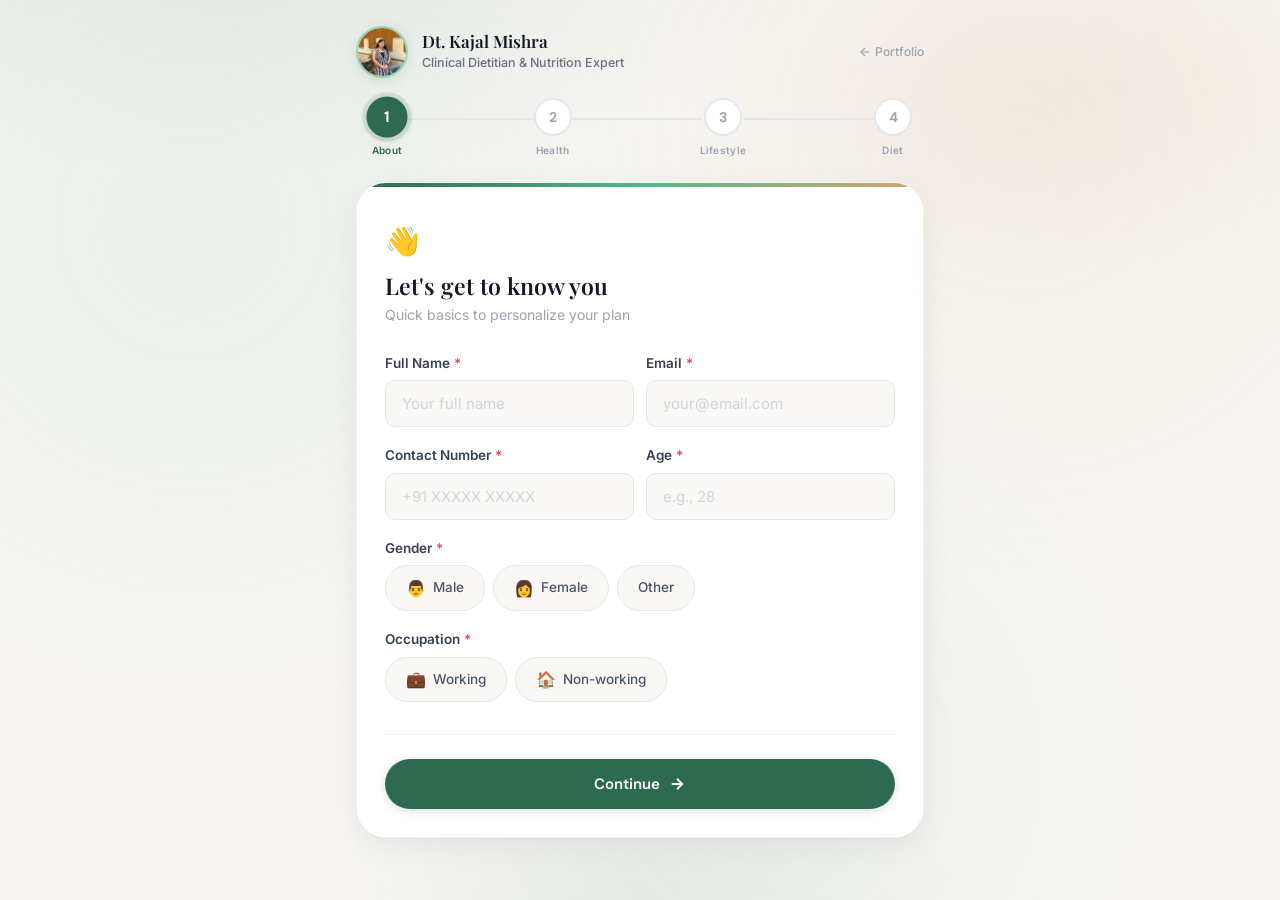
==== commit 22068239: "Enhance page background with soft gradient orbs Added layered radial gradients (green + gold tones) " ====
--- a/assessment.html
+++ b/assessment.html
@@ -51,8 +51,21 @@
 body {
     font-family: var(--font-b); color: var(--gray-800);
     background: var(--bg);
+    background-image:
+        radial-gradient(ellipse 80% 50% at 20% -10%, rgba(45,106,79,0.08) 0%, transparent 60%),
+        radial-gradient(ellipse 60% 40% at 85% 10%, rgba(212,165,116,0.07) 0%, transparent 50%),
+        radial-gradient(ellipse 50% 50% at 50% 100%, rgba(45,106,79,0.05) 0%, transparent 50%);
+    background-attachment: fixed;
     min-height: 100vh; min-height: 100dvh;
     line-height: 1.6; -webkit-font-smoothing: antialiased;
+    position: relative;
+}
+body::before {
+    content: ''; position: fixed; inset: 0; z-index: -1; pointer-events: none;
+    background-image:
+        radial-gradient(circle at 15% 25%, rgba(149,213,178,0.12) 0%, transparent 40%),
+        radial-gradient(circle at 80% 15%, rgba(212,165,116,0.08) 0%, transparent 35%),
+        radial-gradient(circle at 60% 85%, rgba(82,183,136,0.06) 0%, transparent 40%);
 }
 input, select, textarea, button { font-family: inherit; }
 
@@ -244,6 +257,11 @@
     background-size: 12px; background-repeat: no-repeat; background-position: center;
 }
 .chip input { display: none; }
+
+/* "Other" text input below chips */
+.other-input {
+    animation: fadeSlideUp 0.25s var(--ease-out);
+}
 
 /* ========== EMOJI SCALE ========== */
 .escale { display: flex; gap: 6px; }
@@ -399,7 +417,7 @@
     .page-wrapper { padding: 14px 12px 40px; }
     .card-body { padding: 26px 20px 24px; }
     .step-title { font-size: 20px; }
-    .row { grid-template-columns: 1fr; }
+    .row { grid-template-columns: 1fr; gap: 20px; }
     .escale-btn .em { font-size: 26px; }
     .escale-btn { padding: 10px 2px 8px; }
     .step-dot { width: 34px; height: 34px; font-size: 13px; }
@@ -580,7 +598,9 @@
                         <label class="chip"><input type="checkbox" name="Medical Conditions" value="Cholesterol"> Cholesterol</label>
                         <label class="chip"><input type="checkbox" name="Medical Conditions" value="BP Issues"> BP Issues</label>
                         <label class="chip" data-none="1"><input type="checkbox" name="Medical Conditions" value="None">&#x2705; None</label>
-                    </div>
+                        <label class="chip" data-other="1"><input type="checkbox" name="Medical Conditions" value="Other">&#x270F;&#xFE0F; Other</label>
+                    </div>
+                    <input type="text" name="Medical Conditions (Other)" class="fi other-input" placeholder="Please specify your condition..." style="display:none;margin-top:8px">
                     <div class="err-msg">Select at least one</div>
                 </div>
 
@@ -599,7 +619,9 @@
                         <label class="chip"><input type="checkbox" name="Gut Symptoms" value="Acidity"> Acidity</label>
                         <label class="chip"><input type="checkbox" name="Gut Symptoms" value="Gas"> Gas</label>
                         <label class="chip" data-none="1"><input type="checkbox" name="Gut Symptoms" value="None">&#x2705; None</label>
-                    </div>
+                        <label class="chip" data-other="1"><input type="checkbox" name="Gut Symptoms" value="Other">&#x270F;&#xFE0F; Other</label>
+                    </div>
+                    <input type="text" name="Gut Symptoms (Other)" class="fi other-input" placeholder="Please specify your symptoms..." style="display:none;margin-top:8px">
                     <div class="err-msg">Select at least one</div>
                 </div>
 
@@ -743,17 +765,29 @@
 
                 <div class="sdiv"><span class="sdiv-icon">&#x23F0;</span><span class="sdiv-text">Routine & Diet Basics</span></div>
 
-                <div class="row">
-                    <div class="fg" data-req="text">
-                        <label class="fg-label">Wake up time <span class="req">*</span></label>
-                        <input type="time" name="Wake Up Time" class="fi">
-                        <div class="err-msg">Required</div>
-                    </div>
-                    <div class="fg" data-req="text">
-                        <label class="fg-label">Sleep time <span class="req">*</span></label>
-                        <input type="time" name="Sleep Time" class="fi">
-                        <div class="err-msg">Required</div>
-                    </div>
+                <div class="fg" data-req="pills">
+                    <label class="fg-label">&#x1F305; Wake up time <span class="req">*</span></label>
+                    <div class="pills" data-name="Wake Up Time" data-mode="single">
+                        <label class="pill"><input type="radio" name="Wake Up Time" value="Before 5 AM"> Before 5 AM</label>
+                        <label class="pill"><input type="radio" name="Wake Up Time" value="5 - 6 AM"> 5-6 AM</label>
+                        <label class="pill"><input type="radio" name="Wake Up Time" value="6 - 7 AM"> 6-7 AM</label>
+                        <label class="pill"><input type="radio" name="Wake Up Time" value="7 - 8 AM"> 7-8 AM</label>
+                        <label class="pill"><input type="radio" name="Wake Up Time" value="8 - 9 AM"> 8-9 AM</label>
+                        <label class="pill"><input type="radio" name="Wake Up Time" value="After 9 AM"> After 9 AM</label>
+                    </div>
+                    <div class="err-msg">Please select one</div>
+                </div>
+
+                <div class="fg" data-req="pills">
+                    <label class="fg-label">&#x1F31B; Sleep time <span class="req">*</span></label>
+                    <div class="pills" data-name="Sleep Time" data-mode="single">
+                        <label class="pill"><input type="radio" name="Sleep Time" value="Before 9 PM"> Before 9 PM</label>
+                        <label class="pill"><input type="radio" name="Sleep Time" value="9 - 10 PM"> 9-10 PM</label>
+                        <label class="pill"><input type="radio" name="Sleep Time" value="10 - 11 PM"> 10-11 PM</label>
+                        <label class="pill"><input type="radio" name="Sleep Time" value="11 PM - 12 AM"> 11-12 AM</label>
+                        <label class="pill"><input type="radio" name="Sleep Time" value="After 12 AM"> After 12 AM</label>
+                    </div>
+                    <div class="err-msg">Please select one</div>
                 </div>
 
                 <div class="fg" data-req="pills">
@@ -938,7 +972,8 @@
 
 // ===== PILLS (single-select) =====
 document.querySelectorAll('.pills[data-mode="single"] .pill').forEach(p => {
-    p.addEventListener('click', () => {
+    p.addEventListener('click', (e) => {
+        e.preventDefault();
         p.closest('.pills').querySelectorAll('.pill').forEach(x => x.classList.remove('sel'));
         p.classList.add('sel');
         p.querySelector('input').checked = true;
@@ -951,27 +986,46 @@
 
 // ===== CHIPS (multi-select) =====
 document.querySelectorAll('.chips .chip').forEach(c => {
-    c.addEventListener('click', () => {
+    c.addEventListener('click', (e) => {
+        e.preventDefault();
         const parent = c.closest('.chips');
         const isNone = c.dataset.none === '1';
+        const isOther = c.dataset.other === '1';
         const inp = c.querySelector('input');
+        const fg = c.closest('.fg');
+        const otherInput = fg?.querySelector('.other-input');
+
         if (isNone) {
+            // "None" deselects everything including "Other"
             parent.querySelectorAll('.chip').forEach(x => {
                 if (x !== c) { x.classList.remove('sel'); x.querySelector('input').checked = false; }
             });
             c.classList.toggle('sel'); inp.checked = c.classList.contains('sel');
+            if (otherInput) { otherInput.style.display = 'none'; otherInput.value = ''; }
+        } else if (isOther) {
+            // "Other" deselects "None", toggles text input
+            const none = parent.querySelector('[data-none="1"]');
+            if (none) { none.classList.remove('sel'); none.querySelector('input').checked = false; }
+            c.classList.toggle('sel'); inp.checked = c.classList.contains('sel');
+            if (otherInput) {
+                otherInput.style.display = c.classList.contains('sel') ? 'block' : 'none';
+                if (c.classList.contains('sel')) otherInput.focus();
+                else otherInput.value = '';
+            }
         } else {
+            // Regular chip: deselect "None"
             const none = parent.querySelector('[data-none="1"]');
             if (none) { none.classList.remove('sel'); none.querySelector('input').checked = false; }
             c.classList.toggle('sel'); inp.checked = c.classList.contains('sel');
         }
-        c.closest('.fg')?.classList.remove('err');
+        fg?.classList.remove('err');
     });
 });
 
 // ===== EMOJI SCALE =====
 document.querySelectorAll('.escale .escale-btn').forEach(b => {
-    b.addEventListener('click', () => {
+    b.addEventListener('click', (e) => {
+        e.preventDefault();
         b.closest('.escale').querySelectorAll('.escale-btn').forEach(x => x.classList.remove('sel'));
         b.classList.add('sel');
         b.querySelector('input').checked = true;
